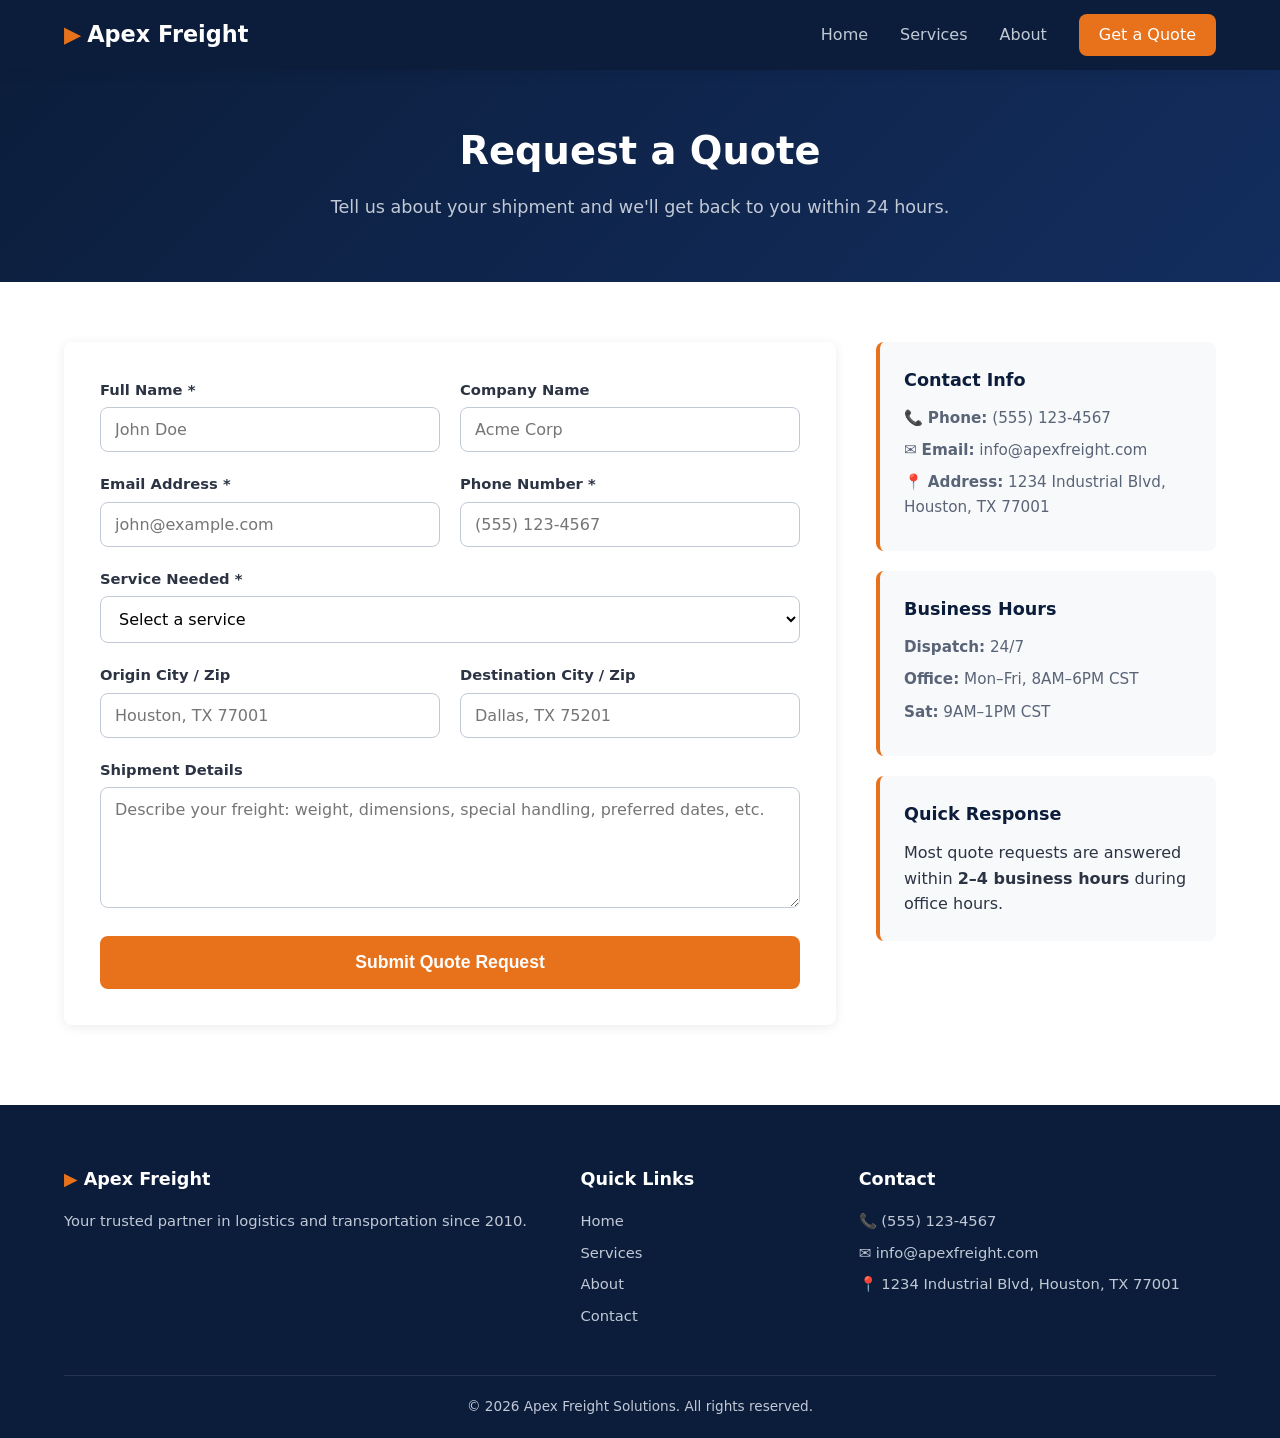
==== contact.html @ f38093ac "Initial commit: logistics company website Co-Authored-By: Oz <oz-agent@warp.dev>" ====
<!DOCTYPE html>
<html lang="en">
<head>
  <meta charset="UTF-8">
  <meta name="viewport" content="width=device-width, initial-scale=1.0">
  <title>Request a Quote — Apex Freight Solutions</title>
  <meta name="description" content="Get a free freight quote from Apex Freight Solutions. Fill out our form and we'll get back to you within 24 hours.">
  <link rel="stylesheet" href="styles.css">
</head>
<body>

  <!-- Navigation -->
  <nav class="navbar">
    <div class="container nav-container">
      <a href="index.html" class="logo">
        <span class="logo-icon">&#9654;</span> Apex Freight
      </a>
      <button class="nav-toggle" aria-label="Toggle navigation">&#9776;</button>
      <ul class="nav-links">
        <li><a href="index.html">Home</a></li>
        <li><a href="index.html#services">Services</a></li>
        <li><a href="index.html#about">About</a></li>
        <li><a href="contact.html" class="btn btn-nav active">Get a Quote</a></li>
      </ul>
    </div>
  </nav>

  <!-- Contact Hero -->
  <header class="page-hero">
    <div class="container">
      <h1>Request a Quote</h1>
      <p>Tell us about your shipment and we'll get back to you within 24 hours.</p>
    </div>
  </header>

  <!-- Contact Form Section -->
  <section class="contact-section">
    <div class="container contact-grid">

      <form
        id="quote-form"
        action="https://formspree.io/f/YOUR_FORM_ID"
        method="POST"
        class="quote-form"
      >
        <!-- Hidden field for Formspree email subject -->
        <input type="hidden" name="_subject" value="New Quote Request — Apex Freight Website">

        <div class="form-row">
          <div class="form-group">
            <label for="name">Full Name *</label>
            <input type="text" id="name" name="name" required placeholder="John Doe">
          </div>
          <div class="form-group">
            <label for="company">Company Name</label>
            <input type="text" id="company" name="company" placeholder="Acme Corp">
          </div>
        </div>

        <div class="form-row">
          <div class="form-group">
            <label for="email">Email Address *</label>
            <input type="email" id="email" name="email" required placeholder="john@example.com">
          </div>
          <div class="form-group">
            <label for="phone">Phone Number *</label>
            <input type="tel" id="phone" name="phone" required placeholder="(555) 123-4567">
          </div>
        </div>

        <div class="form-group">
          <label for="service">Service Needed *</label>
          <select id="service" name="service" required>
            <option value="" disabled selected>Select a service</option>
            <option value="Full Truckload (FTL)">Full Truckload (FTL)</option>
            <option value="Less Than Truckload (LTL)">Less Than Truckload (LTL)</option>
            <option value="Warehousing & Distribution">Warehousing &amp; Distribution</option>
            <option value="Freight Brokerage">Freight Brokerage</option>
            <option value="Expedited Shipping">Expedited Shipping</option>
            <option value="Dedicated Fleet">Dedicated Fleet</option>
            <option value="Other">Other</option>
          </select>
        </div>

        <div class="form-row">
          <div class="form-group">
            <label for="origin">Origin City / Zip</label>
            <input type="text" id="origin" name="origin" placeholder="Houston, TX 77001">
          </div>
          <div class="form-group">
            <label for="destination">Destination City / Zip</label>
            <input type="text" id="destination" name="destination" placeholder="Dallas, TX 75201">
          </div>
        </div>

        <div class="form-group">
          <label for="details">Shipment Details</label>
          <textarea id="details" name="details" rows="5" placeholder="Describe your freight: weight, dimensions, special handling, preferred dates, etc."></textarea>
        </div>

        <button type="submit" class="btn btn-primary btn-lg btn-block">Submit Quote Request</button>

        <!-- Status messages -->
        <div id="form-status" class="form-status" aria-live="polite"></div>
      </form>

      <!-- Sidebar -->
      <aside class="contact-sidebar">
        <div class="sidebar-card">
          <h3>Contact Info</h3>
          <ul>
            <li>&#128222; <strong>Phone:</strong> (555) 123-4567</li>
            <li>&#9993; <strong>Email:</strong> info@apexfreight.com</li>
            <li>&#128205; <strong>Address:</strong> 1234 Industrial Blvd, Houston, TX 77001</li>
          </ul>
        </div>
        <div class="sidebar-card">
          <h3>Business Hours</h3>
          <ul>
            <li><strong>Dispatch:</strong> 24/7</li>
            <li><strong>Office:</strong> Mon–Fri, 8AM–6PM CST</li>
            <li><strong>Sat:</strong> 9AM–1PM CST</li>
          </ul>
        </div>
        <div class="sidebar-card">
          <h3>Quick Response</h3>
          <p>Most quote requests are answered within <strong>2–4 business hours</strong> during office hours.</p>
        </div>
      </aside>

    </div>
  </section>

  <!-- Footer -->
  <footer class="footer">
    <div class="container footer-grid">
      <div class="footer-col">
        <h4><span class="logo-icon">&#9654;</span> Apex Freight</h4>
        <p>Your trusted partner in logistics and transportation since 2010.</p>
      </div>
      <div class="footer-col">
        <h4>Quick Links</h4>
        <ul>
          <li><a href="index.html">Home</a></li>
          <li><a href="index.html#services">Services</a></li>
          <li><a href="index.html#about">About</a></li>
          <li><a href="contact.html">Contact</a></li>
        </ul>
      </div>
      <div class="footer-col">
        <h4>Contact</h4>
        <ul>
          <li>&#128222; (555) 123-4567</li>
          <li>&#9993; info@apexfreight.com</li>
          <li>&#128205; 1234 Industrial Blvd, Houston, TX 77001</li>
        </ul>
      </div>
    </div>
    <div class="container footer-bottom">
      <p>&copy; 2026 Apex Freight Solutions. All rights reserved.</p>
    </div>
  </footer>

  <script src="script.js"></script>
</body>
</html>
---- styles.css ----
/* ============================================
   Apex Freight Solutions — Stylesheet
   ============================================ */

/* --- Reset & Base --- */
*, *::before, *::after {
  margin: 0;
  padding: 0;
  box-sizing: border-box;
}

:root {
  --navy: #0b1d3a;
  --navy-light: #132d5e;
  --orange: #e8721c;
  --orange-hover: #cf6317;
  --white: #ffffff;
  --gray-50: #f8f9fb;
  --gray-100: #eef0f4;
  --gray-300: #c2c9d6;
  --gray-600: #5a6477;
  --gray-800: #2c3444;
  --font: 'Segoe UI', system-ui, -apple-system, sans-serif;
  --radius: 8px;
  --shadow: 0 2px 12px rgba(0,0,0,.08);
  --shadow-lg: 0 8px 30px rgba(0,0,0,.12);
  --transition: .25s ease;
}

html { scroll-behavior: smooth; }

body {
  font-family: var(--font);
  color: var(--gray-800);
  line-height: 1.6;
  background: var(--white);
}

a { color: inherit; text-decoration: none; }
ul { list-style: none; }
img { max-width: 100%; display: block; }

.container {
  width: 90%;
  max-width: 1200px;
  margin: 0 auto;
}

/* --- Buttons --- */
.btn {
  display: inline-block;
  padding: 12px 28px;
  font-size: 1rem;
  font-weight: 600;
  border-radius: var(--radius);
  transition: var(--transition);
  cursor: pointer;
  border: none;
  text-align: center;
}
.btn-primary {
  background: var(--orange);
  color: var(--white);
}
.btn-primary:hover {
  background: var(--orange-hover);
  transform: translateY(-1px);
  box-shadow: var(--shadow);
}
.btn-outline {
  border: 2px solid var(--white);
  color: var(--white);
  background: transparent;
}
.btn-outline:hover {
  background: var(--white);
  color: var(--navy);
}
.btn-nav {
  background: var(--orange);
  color: var(--white) !important;
  padding: 8px 20px;
  border-radius: var(--radius);
}
.btn-nav:hover { background: var(--orange-hover); }
.btn-lg { padding: 16px 36px; font-size: 1.1rem; }
.btn-block { width: 100%; }

/* --- Navbar --- */
.navbar {
  position: fixed;
  top: 0; left: 0; right: 0;
  z-index: 1000;
  background: var(--navy);
  padding: 0 0;
  box-shadow: var(--shadow);
}
.nav-container {
  display: flex;
  align-items: center;
  justify-content: space-between;
  height: 70px;
}
.logo {
  font-size: 1.4rem;
  font-weight: 700;
  color: var(--white);
  display: flex;
  align-items: center;
  gap: 6px;
}
.logo-icon { color: var(--orange); }
.nav-links {
  display: flex;
  align-items: center;
  gap: 32px;
}
.nav-links a {
  color: var(--gray-300);
  font-weight: 500;
  transition: var(--transition);
}
.nav-links a:hover,
.nav-links a.active { color: var(--white); }

.nav-toggle {
  display: none;
  background: none;
  border: none;
  color: var(--white);
  font-size: 1.6rem;
  cursor: pointer;
}

/* --- Hero --- */
.hero {
  position: relative;
  min-height: 600px;
  display: flex;
  align-items: center;
  background: linear-gradient(135deg, var(--navy) 0%, var(--navy-light) 100%);
  margin-top: 70px;
  overflow: hidden;
}
.hero-overlay {
  position: absolute;
  inset: 0;
  background: url('data:image/svg+xml,<svg xmlns="http://www.w3.org/2000/svg" viewBox="0 0 1440 320"><path fill="rgba(232,114,28,0.05)" d="M0,96L48,112C96,128,192,160,288,170.7C384,181,480,171,576,149.3C672,128,768,96,864,106.7C960,117,1056,171,1152,186.7C1248,203,1344,181,1392,170.7L1440,160L1440,320L1392,320C1344,320,1248,320,1152,320C1056,320,960,320,864,320C768,320,672,320,576,320C480,320,384,320,288,320C192,320,96,320,48,320L0,320Z"></path></svg>') no-repeat bottom;
  background-size: cover;
}
.hero-content {
  position: relative;
  z-index: 1;
  color: var(--white);
  max-width: 700px;
}
.hero-content h1 {
  font-size: 3rem;
  line-height: 1.15;
  margin-bottom: 20px;
}
.hero-content p {
  font-size: 1.2rem;
  color: var(--gray-300);
  margin-bottom: 32px;
}
.hero-buttons { display: flex; gap: 16px; flex-wrap: wrap; }

/* Page Hero (Contact) */
.page-hero {
  background: linear-gradient(135deg, var(--navy) 0%, var(--navy-light) 100%);
  color: var(--white);
  padding: 120px 0 60px;
  text-align: center;
}
.page-hero h1 { font-size: 2.4rem; margin-bottom: 12px; }
.page-hero p { color: var(--gray-300); font-size: 1.1rem; }

/* --- Sections --- */
.section-title {
  text-align: center;
  font-size: 2rem;
  color: var(--navy);
  margin-bottom: 8px;
}
.section-subtitle {
  text-align: center;
  color: var(--gray-600);
  margin-bottom: 48px;
  font-size: 1.1rem;
}

/* --- Services --- */
.services {
  padding: 80px 0;
  background: var(--gray-50);
}
.services-grid {
  display: grid;
  grid-template-columns: repeat(auto-fit, minmax(320px, 1fr));
  gap: 24px;
}
.service-card {
  background: var(--white);
  padding: 36px 28px;
  border-radius: var(--radius);
  box-shadow: var(--shadow);
  transition: var(--transition);
}
.service-card:hover {
  transform: translateY(-4px);
  box-shadow: var(--shadow-lg);
}
.service-icon {
  font-size: 2.4rem;
  margin-bottom: 16px;
}
.service-card h3 {
  font-size: 1.2rem;
  color: var(--navy);
  margin-bottom: 8px;
}
.service-card p {
  color: var(--gray-600);
  font-size: .95rem;
}

/* --- About / Stats --- */
.about { padding: 80px 0; }
.stats-grid {
  display: grid;
  grid-template-columns: repeat(auto-fit, minmax(180px, 1fr));
  gap: 24px;
  margin-bottom: 48px;
}
.stat {
  text-align: center;
  padding: 32px 16px;
  background: var(--gray-50);
  border-radius: var(--radius);
}
.stat-number {
  display: block;
  font-size: 2.6rem;
  font-weight: 800;
  color: var(--orange);
}
.stat-label {
  display: block;
  margin-top: 4px;
  color: var(--gray-600);
  font-size: .95rem;
}
.trust-points {
  display: grid;
  grid-template-columns: repeat(auto-fit, minmax(280px, 1fr));
  gap: 24px;
}
.trust-item h3 {
  font-size: 1.1rem;
  color: var(--navy);
  margin-bottom: 6px;
}
.trust-item p { color: var(--gray-600); font-size: .95rem; }

/* --- CTA Banner --- */
.cta-banner {
  background: linear-gradient(135deg, var(--orange) 0%, #d4610f 100%);
  color: var(--white);
  text-align: center;
  padding: 60px 0;
}
.cta-banner h2 { font-size: 2rem; margin-bottom: 8px; }
.cta-banner p { margin-bottom: 24px; font-size: 1.1rem; }
.cta-banner .btn-primary {
  background: var(--navy);
  color: var(--white);
}
.cta-banner .btn-primary:hover { background: var(--navy-light); }

/* --- Contact Page --- */
.contact-section { padding: 60px 0 80px; }
.contact-grid {
  display: grid;
  grid-template-columns: 1fr 340px;
  gap: 40px;
  align-items: start;
}

/* Form */
.quote-form {
  background: var(--white);
  padding: 36px;
  border-radius: var(--radius);
  box-shadow: var(--shadow);
}
.form-row {
  display: grid;
  grid-template-columns: 1fr 1fr;
  gap: 20px;
}
.form-group {
  margin-bottom: 20px;
}
.form-group label {
  display: block;
  margin-bottom: 6px;
  font-weight: 600;
  font-size: .92rem;
  color: var(--gray-800);
}
.form-group input,
.form-group select,
.form-group textarea {
  width: 100%;
  padding: 12px 14px;
  border: 1.5px solid var(--gray-300);
  border-radius: var(--radius);
  font-size: 1rem;
  font-family: var(--font);
  transition: var(--transition);
  background: var(--white);
}
.form-group input:focus,
.form-group select:focus,
.form-group textarea:focus {
  outline: none;
  border-color: var(--orange);
  box-shadow: 0 0 0 3px rgba(232,114,28,.15);
}
.form-group textarea { resize: vertical; }

.form-status {
  margin-top: 16px;
  padding: 12px 16px;
  border-radius: var(--radius);
  font-weight: 600;
  display: none;
}
.form-status.success {
  display: block;
  background: #e6f9ed;
  color: #1a7a3a;
}
.form-status.error {
  display: block;
  background: #fde8e8;
  color: #b91c1c;
}

/* Sidebar */
.contact-sidebar { display: flex; flex-direction: column; gap: 20px; }
.sidebar-card {
  background: var(--gray-50);
  padding: 24px;
  border-radius: var(--radius);
  border-left: 4px solid var(--orange);
}
.sidebar-card h3 {
  color: var(--navy);
  margin-bottom: 12px;
  font-size: 1.1rem;
}
.sidebar-card li {
  margin-bottom: 8px;
  color: var(--gray-600);
  font-size: .95rem;
}

/* --- Footer --- */
.footer {
  background: var(--navy);
  color: var(--gray-300);
  padding: 60px 0 0;
}
.footer-grid {
  display: grid;
  grid-template-columns: 2fr 1fr 1.5fr;
  gap: 40px;
}
.footer-col h4 {
  color: var(--white);
  margin-bottom: 16px;
  font-size: 1.1rem;
}
.footer-col p,
.footer-col li {
  font-size: .92rem;
  margin-bottom: 8px;
}
.footer-col a:hover { color: var(--orange); }
.footer-bottom {
  margin-top: 40px;
  padding: 20px 0;
  border-top: 1px solid rgba(255,255,255,.1);
  text-align: center;
  font-size: .85rem;
}

/* --- Responsive --- */
@media (max-width: 768px) {
  .nav-toggle { display: block; }
  .nav-links {
    position: fixed;
    top: 70px; left: 0; right: 0;
    background: var(--navy);
    flex-direction: column;
    gap: 0;
    padding: 0;
    max-height: 0;
    overflow: hidden;
    transition: max-height .3s ease;
  }
  .nav-links.open {
    max-height: 300px;
    padding: 16px 0;
  }
  .nav-links li { width: 100%; text-align: center; padding: 12px 0; }

  .hero-content h1 { font-size: 2rem; }
  .hero { min-height: 450px; }

  .services-grid { grid-template-columns: 1fr; }
  .stats-grid { grid-template-columns: repeat(2, 1fr); }
  .trust-points { grid-template-columns: 1fr; }

  .contact-grid { grid-template-columns: 1fr; }
  .form-row { grid-template-columns: 1fr; }

  .footer-grid { grid-template-columns: 1fr; gap: 32px; }

  .hero-buttons { flex-direction: column; }
  .hero-buttons .btn { width: 100%; text-align: center; }
}
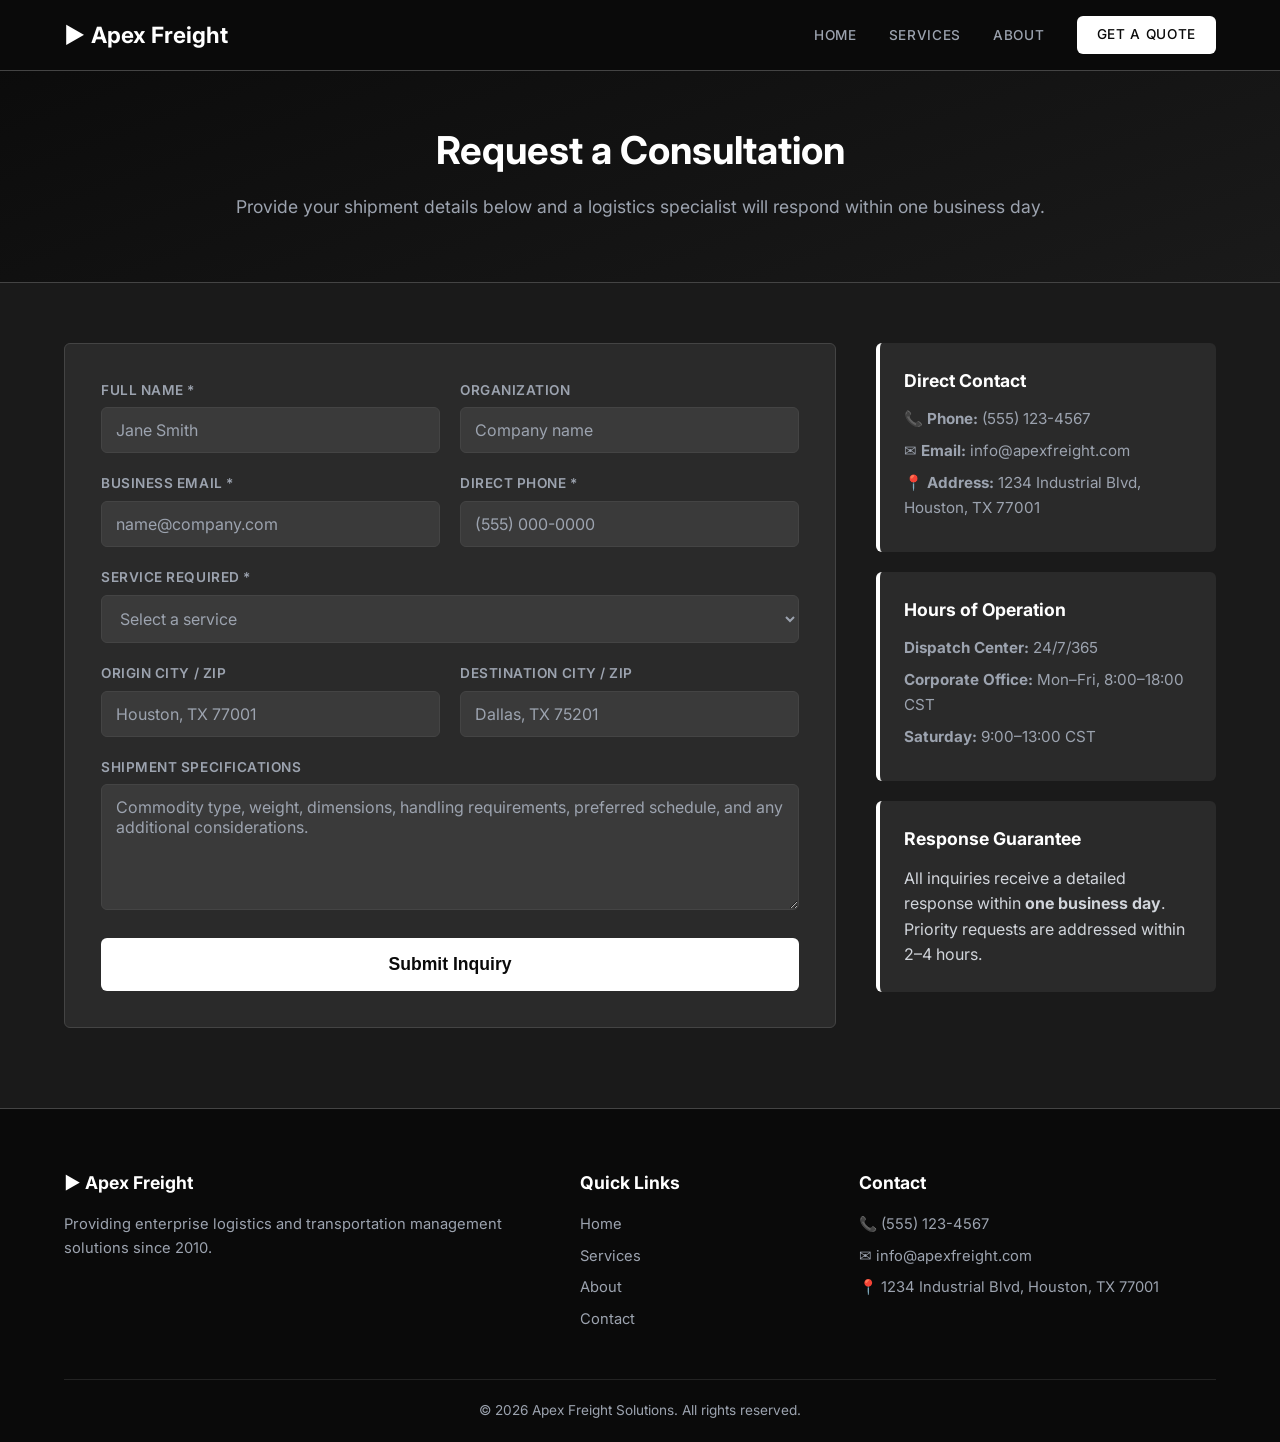
==== commit 1a1d10a1: "Update font to Inter and rewrite copy for corporate tone" ====
--- a/contact.html
+++ b/contact.html
@@ -4,7 +4,10 @@
   <meta charset="UTF-8">
   <meta name="viewport" content="width=device-width, initial-scale=1.0">
   <title>Request a Quote — Apex Freight Solutions</title>
-  <meta name="description" content="Get a free freight quote from Apex Freight Solutions. Fill out our form and we'll get back to you within 24 hours.">
+  <meta name="description" content="Contact Apex Freight Solutions for a tailored logistics consultation. Our team responds within one business day.">
+  <link rel="preconnect" href="https://fonts.googleapis.com">
+  <link rel="preconnect" href="https://fonts.gstatic.com" crossorigin>
+  <link href="https://fonts.googleapis.com/css2?family=Inter:wght@400;500;600;700;800&display=swap" rel="stylesheet">
   <link rel="stylesheet" href="styles.css">
 </head>
 <body>
@@ -28,8 +31,8 @@
   <!-- Contact Hero -->
   <header class="page-hero">
     <div class="container">
-      <h1>Request a Quote</h1>
-      <p>Tell us about your shipment and we'll get back to you within 24 hours.</p>
+      <h1>Request a Consultation</h1>
+      <p>Provide your shipment details below and a logistics specialist will respond within one business day.</p>
     </div>
   </header>
 
@@ -44,32 +47,32 @@
         class="quote-form"
       >
         <!-- Hidden field for Formspree email subject -->
-        <input type="hidden" name="_subject" value="New Quote Request — Apex Freight Website">
+        <input type="hidden" name="_subject" value="New Consultation Request — Apex Freight Solutions">
 
         <div class="form-row">
           <div class="form-group">
             <label for="name">Full Name *</label>
-            <input type="text" id="name" name="name" required placeholder="John Doe">
+            <input type="text" id="name" name="name" required placeholder="Jane Smith">
           </div>
           <div class="form-group">
-            <label for="company">Company Name</label>
-            <input type="text" id="company" name="company" placeholder="Acme Corp">
+            <label for="company">Organization</label>
+            <input type="text" id="company" name="company" placeholder="Company name">
           </div>
         </div>
 
         <div class="form-row">
           <div class="form-group">
-            <label for="email">Email Address *</label>
-            <input type="email" id="email" name="email" required placeholder="john@example.com">
+            <label for="email">Business Email *</label>
+            <input type="email" id="email" name="email" required placeholder="name@company.com">
           </div>
           <div class="form-group">
-            <label for="phone">Phone Number *</label>
-            <input type="tel" id="phone" name="phone" required placeholder="(555) 123-4567">
+            <label for="phone">Direct Phone *</label>
+            <input type="tel" id="phone" name="phone" required placeholder="(555) 000-0000">
           </div>
         </div>
 
         <div class="form-group">
-          <label for="service">Service Needed *</label>
+          <label for="service">Service Required *</label>
           <select id="service" name="service" required>
             <option value="" disabled selected>Select a service</option>
             <option value="Full Truckload (FTL)">Full Truckload (FTL)</option>
@@ -94,11 +97,11 @@
         </div>
 
         <div class="form-group">
-          <label for="details">Shipment Details</label>
-          <textarea id="details" name="details" rows="5" placeholder="Describe your freight: weight, dimensions, special handling, preferred dates, etc."></textarea>
+          <label for="details">Shipment Specifications</label>
+          <textarea id="details" name="details" rows="5" placeholder="Commodity type, weight, dimensions, handling requirements, preferred schedule, and any additional considerations."></textarea>
         </div>
 
-        <button type="submit" class="btn btn-primary btn-lg btn-block">Submit Quote Request</button>
+        <button type="submit" class="btn btn-primary btn-lg btn-block">Submit Inquiry</button>
 
         <!-- Status messages -->
         <div id="form-status" class="form-status" aria-live="polite"></div>
@@ -107,7 +110,7 @@
       <!-- Sidebar -->
       <aside class="contact-sidebar">
         <div class="sidebar-card">
-          <h3>Contact Info</h3>
+          <h3>Direct Contact</h3>
           <ul>
             <li>&#128222; <strong>Phone:</strong> (555) 123-4567</li>
             <li>&#9993; <strong>Email:</strong> info@apexfreight.com</li>
@@ -115,16 +118,16 @@
           </ul>
         </div>
         <div class="sidebar-card">
-          <h3>Business Hours</h3>
+          <h3>Hours of Operation</h3>
           <ul>
-            <li><strong>Dispatch:</strong> 24/7</li>
-            <li><strong>Office:</strong> Mon–Fri, 8AM–6PM CST</li>
-            <li><strong>Sat:</strong> 9AM–1PM CST</li>
+            <li><strong>Dispatch Center:</strong> 24/7/365</li>
+            <li><strong>Corporate Office:</strong> Mon–Fri, 8:00–18:00 CST</li>
+            <li><strong>Saturday:</strong> 9:00–13:00 CST</li>
           </ul>
         </div>
         <div class="sidebar-card">
-          <h3>Quick Response</h3>
-          <p>Most quote requests are answered within <strong>2–4 business hours</strong> during office hours.</p>
+          <h3>Response Guarantee</h3>
+          <p>All inquiries receive a detailed response within <strong>one business day</strong>. Priority requests are addressed within 2–4 hours.</p>
         </div>
       </aside>
 
@@ -136,7 +139,7 @@
     <div class="container footer-grid">
       <div class="footer-col">
         <h4><span class="logo-icon">&#9654;</span> Apex Freight</h4>
-        <p>Your trusted partner in logistics and transportation since 2010.</p>
+        <p>Providing enterprise logistics and transportation management solutions since 2010.</p>
       </div>
       <div class="footer-col">
         <h4>Quick Links</h4>
--- a/styles.css
+++ b/styles.css
@@ -10,20 +10,20 @@
 }
 
 :root {
-  --navy: #0b1d3a;
-  --navy-light: #132d5e;
-  --orange: #e8721c;
-  --orange-hover: #cf6317;
+  --black: #0a0a0a;
+  --charcoal: #1a1a1a;
+  --dark-gray: #2a2a2a;
+  --mid-gray: #3a3a3a;
+  --border-gray: #444444;
+  --text-muted: #9ca3af;
+  --text-light: #d1d5db;
   --white: #ffffff;
-  --gray-50: #f8f9fb;
-  --gray-100: #eef0f4;
-  --gray-300: #c2c9d6;
-  --gray-600: #5a6477;
-  --gray-800: #2c3444;
-  --font: 'Segoe UI', system-ui, -apple-system, sans-serif;
-  --radius: 8px;
-  --shadow: 0 2px 12px rgba(0,0,0,.08);
-  --shadow-lg: 0 8px 30px rgba(0,0,0,.12);
+  --accent: #c0c0c0;
+  --accent-hover: #e0e0e0;
+  --font: 'Inter', 'Helvetica Neue', Arial, sans-serif;
+  --radius: 6px;
+  --shadow: 0 2px 12px rgba(0,0,0,.3);
+  --shadow-lg: 0 8px 30px rgba(0,0,0,.5);
   --transition: .25s ease;
 }
 
@@ -31,9 +31,9 @@
 
 body {
   font-family: var(--font);
-  color: var(--gray-800);
+  color: var(--text-light);
   line-height: 1.6;
-  background: var(--white);
+  background: var(--black);
 }
 
 a { color: inherit; text-decoration: none; }
@@ -59,11 +59,11 @@
   text-align: center;
 }
 .btn-primary {
-  background: var(--orange);
-  color: var(--white);
+  background: var(--white);
+  color: var(--black);
 }
 .btn-primary:hover {
-  background: var(--orange-hover);
+  background: var(--accent-hover);
   transform: translateY(-1px);
   box-shadow: var(--shadow);
 }
@@ -74,15 +74,15 @@
 }
 .btn-outline:hover {
   background: var(--white);
-  color: var(--navy);
+  color: var(--black);
 }
 .btn-nav {
-  background: var(--orange);
-  color: var(--white) !important;
+  background: var(--white);
+  color: var(--black) !important;
   padding: 8px 20px;
   border-radius: var(--radius);
 }
-.btn-nav:hover { background: var(--orange-hover); }
+.btn-nav:hover { background: var(--accent-hover); }
 .btn-lg { padding: 16px 36px; font-size: 1.1rem; }
 .btn-block { width: 100%; }
 
@@ -91,9 +91,9 @@
   position: fixed;
   top: 0; left: 0; right: 0;
   z-index: 1000;
-  background: var(--navy);
+  background: var(--black);
   padding: 0 0;
-  box-shadow: var(--shadow);
+  border-bottom: 1px solid var(--border-gray);
 }
 .nav-container {
   display: flex;
@@ -109,16 +109,19 @@
   align-items: center;
   gap: 6px;
 }
-.logo-icon { color: var(--orange); }
+.logo-icon { color: var(--white); }
 .nav-links {
   display: flex;
   align-items: center;
   gap: 32px;
 }
 .nav-links a {
-  color: var(--gray-300);
+  color: var(--text-muted);
   font-weight: 500;
   transition: var(--transition);
+  text-transform: uppercase;
+  font-size: .85rem;
+  letter-spacing: .05em;
 }
 .nav-links a:hover,
 .nav-links a.active { color: var(--white); }
@@ -138,15 +141,20 @@
   min-height: 600px;
   display: flex;
   align-items: center;
-  background: linear-gradient(135deg, var(--navy) 0%, var(--navy-light) 100%);
+  background: linear-gradient(160deg, var(--black) 0%, var(--charcoal) 50%, var(--dark-gray) 100%);
   margin-top: 70px;
   overflow: hidden;
 }
 .hero-overlay {
   position: absolute;
   inset: 0;
-  background: url('data:image/svg+xml,<svg xmlns="http://www.w3.org/2000/svg" viewBox="0 0 1440 320"><path fill="rgba(232,114,28,0.05)" d="M0,96L48,112C96,128,192,160,288,170.7C384,181,480,171,576,149.3C672,128,768,96,864,106.7C960,117,1056,171,1152,186.7C1248,203,1344,181,1392,170.7L1440,160L1440,320L1392,320C1344,320,1248,320,1152,320C1056,320,960,320,864,320C768,320,672,320,576,320C480,320,384,320,288,320C192,320,96,320,48,320L0,320Z"></path></svg>') no-repeat bottom;
-  background-size: cover;
+  background: repeating-linear-gradient(
+    135deg,
+    transparent,
+    transparent 50px,
+    rgba(255,255,255,.01) 50px,
+    rgba(255,255,255,.01) 51px
+  );
 }
 .hero-content {
   position: relative;
@@ -161,31 +169,34 @@
 }
 .hero-content p {
   font-size: 1.2rem;
-  color: var(--gray-300);
+  color: var(--text-muted);
   margin-bottom: 32px;
 }
 .hero-buttons { display: flex; gap: 16px; flex-wrap: wrap; }
 
 /* Page Hero (Contact) */
 .page-hero {
-  background: linear-gradient(135deg, var(--navy) 0%, var(--navy-light) 100%);
+  background: linear-gradient(160deg, var(--black) 0%, var(--charcoal) 100%);
   color: var(--white);
   padding: 120px 0 60px;
   text-align: center;
+  border-bottom: 1px solid var(--border-gray);
 }
 .page-hero h1 { font-size: 2.4rem; margin-bottom: 12px; }
-.page-hero p { color: var(--gray-300); font-size: 1.1rem; }
+.page-hero p { color: var(--text-muted); font-size: 1.1rem; }
 
 /* --- Sections --- */
 .section-title {
   text-align: center;
   font-size: 2rem;
-  color: var(--navy);
+  color: var(--white);
   margin-bottom: 8px;
+  text-transform: uppercase;
+  letter-spacing: .04em;
 }
 .section-subtitle {
   text-align: center;
-  color: var(--gray-600);
+  color: var(--text-muted);
   margin-bottom: 48px;
   font-size: 1.1rem;
 }
@@ -193,7 +204,7 @@
 /* --- Services --- */
 .services {
   padding: 80px 0;
-  background: var(--gray-50);
+  background: var(--charcoal);
 }
 .services-grid {
   display: grid;
@@ -201,14 +212,15 @@
   gap: 24px;
 }
 .service-card {
-  background: var(--white);
+  background: var(--dark-gray);
   padding: 36px 28px;
   border-radius: var(--radius);
-  box-shadow: var(--shadow);
+  border: 1px solid var(--border-gray);
   transition: var(--transition);
 }
 .service-card:hover {
   transform: translateY(-4px);
+  border-color: var(--accent);
   box-shadow: var(--shadow-lg);
 }
 .service-icon {
@@ -217,16 +229,19 @@
 }
 .service-card h3 {
   font-size: 1.2rem;
-  color: var(--navy);
+  color: var(--white);
   margin-bottom: 8px;
 }
 .service-card p {
-  color: var(--gray-600);
+  color: var(--text-muted);
   font-size: .95rem;
 }
 
 /* --- About / Stats --- */
-.about { padding: 80px 0; }
+.about {
+  padding: 80px 0;
+  background: var(--black);
+}
 .stats-grid {
   display: grid;
   grid-template-columns: repeat(auto-fit, minmax(180px, 1fr));
@@ -236,20 +251,23 @@
 .stat {
   text-align: center;
   padding: 32px 16px;
-  background: var(--gray-50);
-  border-radius: var(--radius);
+  background: var(--charcoal);
+  border-radius: var(--radius);
+  border: 1px solid var(--border-gray);
 }
 .stat-number {
   display: block;
   font-size: 2.6rem;
   font-weight: 800;
-  color: var(--orange);
+  color: var(--white);
 }
 .stat-label {
   display: block;
   margin-top: 4px;
-  color: var(--gray-600);
+  color: var(--text-muted);
   font-size: .95rem;
+  text-transform: uppercase;
+  letter-spacing: .04em;
 }
 .trust-points {
   display: grid;
@@ -258,28 +276,33 @@
 }
 .trust-item h3 {
   font-size: 1.1rem;
-  color: var(--navy);
+  color: var(--white);
   margin-bottom: 6px;
 }
-.trust-item p { color: var(--gray-600); font-size: .95rem; }
+.trust-item p { color: var(--text-muted); font-size: .95rem; }
 
 /* --- CTA Banner --- */
 .cta-banner {
-  background: linear-gradient(135deg, var(--orange) 0%, #d4610f 100%);
+  background: var(--dark-gray);
   color: var(--white);
   text-align: center;
   padding: 60px 0;
+  border-top: 1px solid var(--border-gray);
+  border-bottom: 1px solid var(--border-gray);
 }
 .cta-banner h2 { font-size: 2rem; margin-bottom: 8px; }
-.cta-banner p { margin-bottom: 24px; font-size: 1.1rem; }
+.cta-banner p { margin-bottom: 24px; font-size: 1.1rem; color: var(--text-muted); }
 .cta-banner .btn-primary {
-  background: var(--navy);
-  color: var(--white);
-}
-.cta-banner .btn-primary:hover { background: var(--navy-light); }
+  background: var(--white);
+  color: var(--black);
+}
+.cta-banner .btn-primary:hover { background: var(--accent-hover); }
 
 /* --- Contact Page --- */
-.contact-section { padding: 60px 0 80px; }
+.contact-section {
+  padding: 60px 0 80px;
+  background: var(--charcoal);
+}
 .contact-grid {
   display: grid;
   grid-template-columns: 1fr 340px;
@@ -289,10 +312,10 @@
 
 /* Form */
 .quote-form {
-  background: var(--white);
+  background: var(--dark-gray);
   padding: 36px;
   border-radius: var(--radius);
-  box-shadow: var(--shadow);
+  border: 1px solid var(--border-gray);
 }
 .form-row {
   display: grid;
@@ -306,27 +329,34 @@
   display: block;
   margin-bottom: 6px;
   font-weight: 600;
-  font-size: .92rem;
-  color: var(--gray-800);
+  font-size: .85rem;
+  color: var(--text-muted);
+  text-transform: uppercase;
+  letter-spacing: .04em;
 }
 .form-group input,
 .form-group select,
 .form-group textarea {
   width: 100%;
   padding: 12px 14px;
-  border: 1.5px solid var(--gray-300);
+  border: 1.5px solid var(--border-gray);
   border-radius: var(--radius);
   font-size: 1rem;
   font-family: var(--font);
   transition: var(--transition);
-  background: var(--white);
-}
+  background: var(--mid-gray);
+  color: var(--white);
+}
+.form-group input::placeholder,
+.form-group textarea::placeholder { color: var(--text-muted); }
+.form-group select { color: var(--text-muted); }
 .form-group input:focus,
 .form-group select:focus,
 .form-group textarea:focus {
   outline: none;
-  border-color: var(--orange);
-  box-shadow: 0 0 0 3px rgba(232,114,28,.15);
+  border-color: var(--white);
+  box-shadow: 0 0 0 3px rgba(255,255,255,.1);
+  color: var(--white);
 }
 .form-group textarea { resize: vertical; }
 
@@ -351,27 +381,28 @@
 /* Sidebar */
 .contact-sidebar { display: flex; flex-direction: column; gap: 20px; }
 .sidebar-card {
-  background: var(--gray-50);
+  background: var(--dark-gray);
   padding: 24px;
   border-radius: var(--radius);
-  border-left: 4px solid var(--orange);
+  border-left: 4px solid var(--white);
 }
 .sidebar-card h3 {
-  color: var(--navy);
+  color: var(--white);
   margin-bottom: 12px;
   font-size: 1.1rem;
 }
 .sidebar-card li {
   margin-bottom: 8px;
-  color: var(--gray-600);
+  color: var(--text-muted);
   font-size: .95rem;
 }
 
 /* --- Footer --- */
 .footer {
-  background: var(--navy);
-  color: var(--gray-300);
+  background: var(--black);
+  color: var(--text-muted);
   padding: 60px 0 0;
+  border-top: 1px solid var(--border-gray);
 }
 .footer-grid {
   display: grid;
@@ -388,7 +419,7 @@
   font-size: .92rem;
   margin-bottom: 8px;
 }
-.footer-col a:hover { color: var(--orange); }
+.footer-col a:hover { color: var(--white); }
 .footer-bottom {
   margin-top: 40px;
   padding: 20px 0;
@@ -403,7 +434,7 @@
   .nav-links {
     position: fixed;
     top: 70px; left: 0; right: 0;
-    background: var(--navy);
+    background: var(--black);
     flex-direction: column;
     gap: 0;
     padding: 0;
